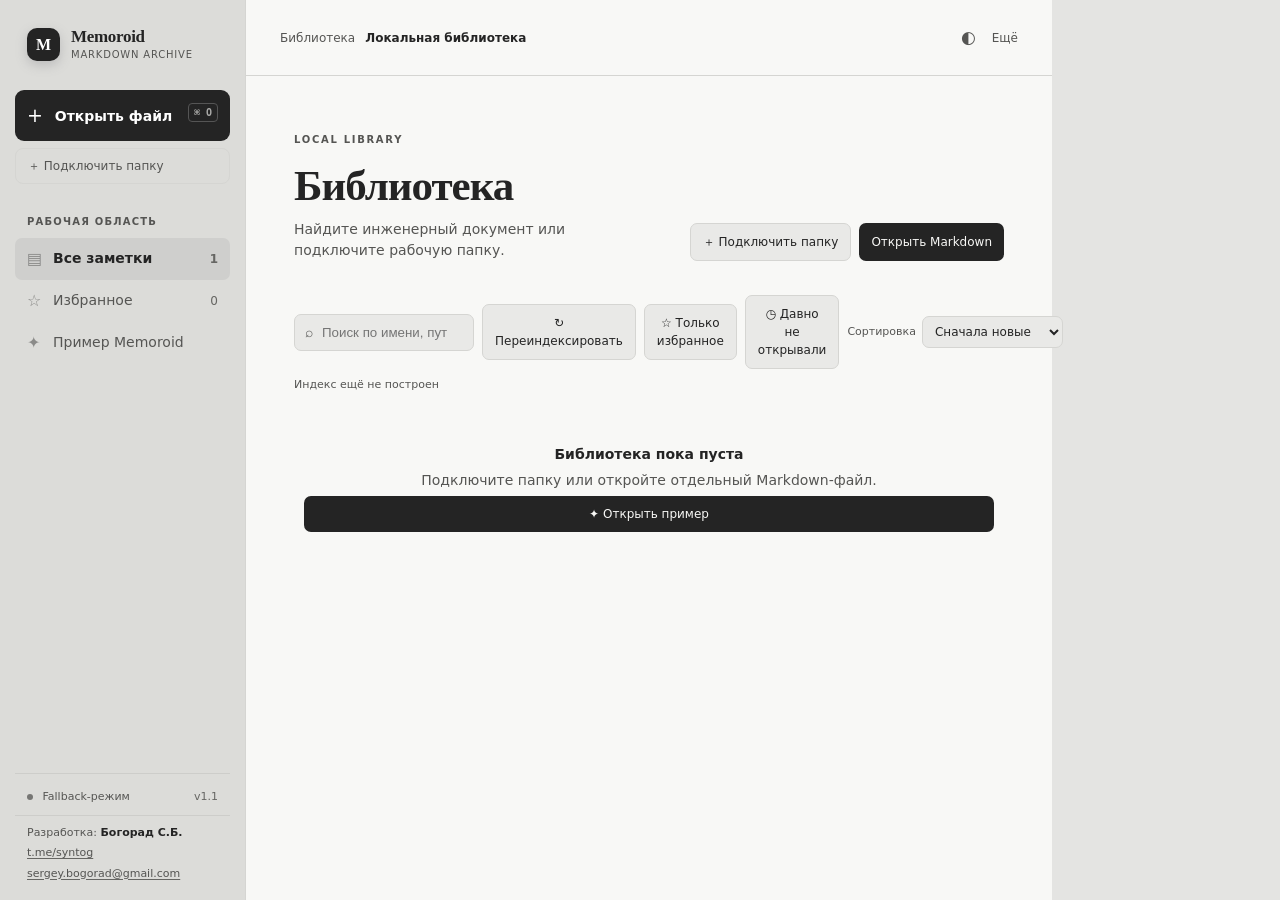
==== index.html @ c0869f64 "Add Memoroid: local-first Markdown library and viewer Memoroid is an offline Markdown library and vi" ====
<!doctype html>
<html lang="ru">
<head>
  <meta charset="UTF-8" />
  <meta name="viewport" content="width=device-width, initial-scale=1.0" />
  <meta name="theme-color" content="#202124" />
  <title>Memoroid — Markdown viewer</title>
  <link rel="stylesheet" href="styles.css" />
</head>
<body>
  <div class="app-shell library-state" id="appShell">
    <aside class="sidebar" id="sidebar">
      <div class="brand">
        <div class="brand-mark">M</div>
        <div>
          <strong>Memoroid</strong>
          <span>markdown archive</span>
        </div>
      </div>
      <button class="sidebar-close" id="sidebarCloseButton" type="button">Закрыть меню</button>

      <button class="new-file" id="openButton" type="button">
        <span class="plus">+</span> Открыть файл
        <kbd>⌘ O</kbd>
      </button>
      <input id="fileInput" type="file" accept=".md,.markdown,text/markdown" hidden />
      <button class="folder-file" id="folderButton" type="button">＋ Подключить папку</button>
      <input id="importInput" type="file" accept="application/json,.json" hidden />

      <div class="sidebar-section">
        <div class="section-label">Рабочая область</div>
        <button class="nav-item active" id="allNotesButton" type="button">
          <span class="nav-icon">▤</span> Все заметки
          <span class="count" id="noteCount">1</span>
        </button>
        <button class="nav-item" id="favoritesButton" type="button">
          <span class="nav-icon">☆</span> Избранное
          <span class="count" id="favoriteCount">0</span>
        </button>
        <button class="nav-item" id="demoButton" type="button">
          <span class="nav-icon">✦</span> Пример Memoroid
        </button>
      </div>

      <div class="sidebar-section recent-section">
        <div class="section-label">Недавние</div>
        <div id="recentFiles" class="recent-files">
          <button class="recent-file selected" id="welcomeFileButton" type="button" data-demo="true">
            <span class="file-dot"></span>
            <span class="recent-name">welcome.md</span>
            <span class="recent-meta">MD</span>
          </button>
        </div>
        <div class="empty-state" id="emptyRecent">Открытые файлы появятся здесь</div>
      </div>

      <div class="sidebar-footer">
        <div class="status"><span class="status-dot"></span> <span id="runtimeStatus">Fallback-режим</span></div>
        <span class="version" id="appVersion">v1.0</span>
      </div>
      <div class="sidebar-author">
        Разработка: <strong>Богорад С.Б.</strong>
        <div class="sidebar-author-links">
          <a href="https://t.me/syntog" target="_blank" rel="noopener noreferrer">t.me/syntog</a>
          <a href="mailto:sergey.bogorad@gmail.com">sergey.bogorad@gmail.com</a>
        </div>
      </div>
    </aside>
    <button class="drawer-backdrop" id="drawerBackdrop" type="button" aria-label="Закрыть библиотеку"></button>

    <main class="main">
      <h1 class="sr-only">Memoroid</h1>
      <header class="topbar">
        <div class="breadcrumbs">
          <button class="topbar-nav" id="libraryButton" type="button">Библиотека</button>
          <i id="crumbSeparator">/</i>
          <strong id="fileName">Локальная библиотека</strong>
          <span class="draft-indicator" id="draftIndicator" hidden>Есть черновик</span>
        </div>
        <div class="top-actions">
          <button class="icon-button" id="themeButton" type="button" aria-label="Переключить тему" title="Переключить тему">◐</button>
          <button class="topbar-text" id="structureButton" type="button" aria-expanded="false" hidden>Структура</button>
          <button class="topbar-text" id="moreButton" type="button" aria-expanded="false">Ещё</button>
        </div>
      </header>

      <section class="library-view" id="libraryView">
        <div class="library-heading">
          <div>
            <div class="eyebrow">LOCAL LIBRARY</div>
            <h1>Библиотека</h1>
            <p>Найдите инженерный документ или подключите рабочую папку.</p>
          </div>
          <div class="library-primary-actions">
            <button class="secondary-button" id="libraryFolderButton" type="button">＋ Подключить папку</button>
            <button class="primary-button" id="libraryOpenButton" type="button">Открыть Markdown</button>
          </div>
        </div>
        <div class="library-controls">
          <label class="library-search" aria-label="Поиск по библиотеке">
            <span aria-hidden="true">⌕</span>
            <input id="librarySearchInput" type="search" placeholder="Поиск по имени, пути и содержимому" autocomplete="off" />
          </label>
          <button class="secondary-button" id="reindexButton" type="button">↻ Переиндексировать</button>
          <button class="filter-button" id="libraryFavoritesButton" type="button" aria-pressed="false">☆ Только избранное</button>
          <button class="filter-button" id="staleButton" type="button" aria-pressed="false">◷ Давно не открывали</button>
          <label class="library-sort">
            <span>Сортировка</span>
            <select id="librarySortSelect" aria-label="Сортировка библиотеки">
              <option value="new">Сначала новые</option>
              <option value="old">Сначала старые</option>
              <option value="name">По имени</option>
            </select>
          </label>
          <span class="library-result-count" id="libraryResultCount"></span>
        </div>
        <div class="index-status" id="indexStatus" role="status">Индекс ещё не построен</div>
        <section class="resurfacing-panel" id="resurfacingPanel" hidden aria-labelledby="resurfacingTitle">
          <div class="resurfacing-heading">
            <div><strong id="resurfacingTitle">Вернуться к заметкам</strong><span>Давно не открывали</span></div>
            <span class="resurfacing-badge">локально</span>
          </div>
          <div class="resurfacing-list" id="resurfacingList"></div>
        </section>
        <div class="library-list" id="libraryList"></div>
        <div class="library-empty" id="libraryEmpty">
          <strong>Библиотека пока пуста</strong>
          <span>Подключите папку или откройте отдельный Markdown-файл.</span>
          <button class="primary-button" id="libraryDemoButton" type="button">✦ Открыть пример</button>
        </div>
      </section>

      <section class="content-area" id="documentWorkspace" hidden>
        <div class="document-toolbar">
          <div class="doc-info">
            <span class="live-dot"></span>
            <span id="docStatus">Синхронизировано локально</span>
          </div>
          <div class="toolbar-actions">
            <button class="text-button" id="favoriteButton" type="button" aria-pressed="false">☆ В избранное</button>
            <button class="text-button" id="editButton" type="button" aria-pressed="false">✎ Редактировать</button>
            <button class="primary-button save-button" id="saveButton" type="button" hidden>Сохранить</button>
          </div>
        </div>

        <div class="drop-zone" id="dropZone">
          <article class="document" id="document">
            <div class="editor-layout" id="editorLayout" hidden>
              <div class="editor-pane">
                <label class="editor-label" for="editorInput">Markdown</label>
                <textarea id="editorInput" spellcheck="false" aria-label="Редактор Markdown"></textarea>
                <details class="markdown-help">
                  <summary>Markdown · как оформить текст?</summary>
                  <div class="markdown-help-grid">
                    <code># Заголовок</code><span>Большой заголовок</span>
                    <code>**жирный**</code><span><strong>Жирный текст</strong></span>
                    <code>*курсив*</code><span><em>Курсивный текст</em></span>
                    <code>- пункт</code><span>Маркированный список</span>
                    <code>1. пункт</code><span>Нумерованный список</span>
                    <code>&gt; цитата</code><span>Цитата</span>
                    <code>[текст](https://...)</code><span>Ссылка</span>
                    <code>`код`</code><span>Фрагмент кода</span>
                  </div>
                  <p class="markdown-help-note">Начните строку с символа и пробела. Справа результат виден сразу.</p>
                </details>
              </div>
              <div class="preview-pane">
                <div class="editor-label">Предпросмотр</div>
                <div id="editorPreview" class="markdown-body" aria-live="polite"></div>
              </div>
            </div>
            <div id="markdownOutput" class="markdown-body" aria-live="polite"></div>
            <footer class="document-footer">
              <span>Открыто в Memoroid</span>
              <span id="docDate"></span>
              <span id="wordCount">0 слов · 0 мин чтения</span>
            </footer>
          </article>
          <div class="drop-hint" id="dropHint">Отпустите файл, чтобы открыть</div>
        </div>
      </section>

      <div class="more-menu" id="moreMenu" hidden>
        <div class="menu-group" id="documentMenuGroup">
          <label class="menu-field" aria-label="Поиск по документу">
            <span>Поиск</span>
            <input id="searchInput" type="search" placeholder="В текущем документе" autocomplete="off" />
          </label>
          <label class="menu-field" aria-label="Теги документа">
            <span>Теги</span>
            <input id="tagsInput" type="text" placeholder="через запятую" />
          </label>
          <button class="menu-item" id="copyButton" type="button">⧉ Копировать Markdown</button>
          <button class="menu-item" id="copyRenderedButton" type="button">⧉ Копировать без Markdown</button>
          <button class="menu-item" id="exportDocumentButton" type="button">↗ Экспорт HTML</button>
          <button class="menu-item" id="rawButton" type="button">{" } Показать исходник</button>
          <button class="menu-item" id="downloadButton" type="button" hidden>↓ Скачать обновлённый файл</button>
          <button class="menu-item" id="focusButton" type="button">⛶ Режим фокуса</button>
        </div>
        <div class="menu-group" id="libraryMenuGroup" hidden>
          <button class="menu-item" id="exportButton" type="button">↑ Экспорт каталога</button>
          <button class="menu-item" id="importButton" type="button">↓ Импорт каталога</button>
        </div>
      </div>
    </main>

    <aside class="outline" id="outline">
      <div class="outline-title">В этом документе</div>
      <nav id="outlineNav" class="outline-nav"></nav>
      <section class="document-map" aria-labelledby="mapTitle">
        <div class="map-heading">
          <span id="mapTitle">Карта документа</span>
          <span class="map-badge">локально</span>
        </div>
        <div id="documentStats" class="document-stats"></div>
        <div id="documentMap" class="document-map-bars" aria-label="Объём разделов документа"></div>
      </section>
      <div class="shortcut-card">
        <span class="shortcut-icon">⌘</span>
        <div><strong>Быстрый поиск</strong><small>Нажмите <kbd>/</kbd> в любом месте</small></div>
      </div>
    </aside>
  </div>
  <dialog class="conflict-dialog" id="conflictDialog">
    <form method="dialog">
      <h2>Файл изменён вне Memoroid</h2>
      <p>Исходник на диске уже отличается от открытой версии. Чтобы не потерять изменения, запись отменена.</p>
      <div class="dialog-actions">
        <button class="secondary-button" value="cancel">Оставить черновик</button>
        <button class="secondary-button" id="conflictDownloadButton" value="download">Скачать черновик</button>
        <button class="primary-button" id="conflictReloadButton" value="reload">Загрузить версию с диска</button>
      </div>
    </form>
  </dialog>
  <div class="toast" id="toast" role="status"></div>
  <script src="wasm/memoroid-index.js"></script>
  <script src="app.js"></script>
</body>
</html>
---- styles.css ----
:root {
  --bg: #e4e4e2;
  --panel: #eeeeec;
  --surface: #f8f8f6;
  --surface-2: #e9e9e7;
  --line: #d5d5d2;
  --text: #242424;
  --muted: #555553;
  --muted-2: #666663;
  --accent: #555553;
  --shadow: 0 22px 60px rgba(30, 30, 28, .09);
}

* { box-sizing: border-box; }
[hidden] { display: none !important; }
.sr-only { clip:rect(0 0 0 0); clip-path:inset(50%); height:1px; overflow:hidden; position:absolute; white-space:nowrap; width:1px; }
html, body { margin: 0; min-height: 100%; }
body { background: var(--bg); color: var(--text); font: 14px/1.5 Inter, ui-sans-serif, system-ui, -apple-system, BlinkMacSystemFont, "Segoe UI", sans-serif; }
button { border: 0; color: inherit; font: inherit; cursor: pointer; }
button:focus-visible, a:focus-visible, input:focus-visible, textarea:focus-visible { outline: 2px solid var(--text); outline-offset: 3px; }
.app-shell { display: grid; grid-template-columns: 246px minmax(500px, 1fr) 228px; min-height: 100vh; }
.document-state .sidebar { display:none; }.document-state { grid-template-columns:minmax(0,1fr) 228px; }.document-state.editing-state { grid-template-columns:minmax(0,1fr); }.editing-state .outline { display:none; }
.library-state .outline,.document-state .outline { display:none; }.document-state.structure-open { grid-template-columns:minmax(0,1fr) 228px; }.document-state.structure-open .outline { display:block; }
.library-state .recent-section { display:none; }
.drawer-backdrop { display:none; }.conflict-dialog { background:var(--surface); border:1px solid var(--line); border-radius:12px; box-shadow:var(--shadow); color:var(--text); max-width:480px; padding:24px; }.conflict-dialog::backdrop { background:rgba(20,20,18,.35); }.conflict-dialog h2 { font:700 24px/1.2 Georgia,serif; margin:0 0 10px; }.conflict-dialog p { color:var(--muted); font-size:13px; line-height:1.6; margin:0 0 20px; }.dialog-actions { display:flex; flex-wrap:wrap; gap:7px; justify-content:flex-end; }
.editing-state .content-area { max-width:1180px; padding-left:24px; padding-right:24px; }.editing-state .document { padding:24px 28px; box-shadow:0 12px 35px rgba(30,30,28,.05); }
.topbar-nav,.topbar-text { background:transparent; color:var(--muted); cursor:pointer; font-size:12px; padding:4px 0; }.topbar-nav:hover,.topbar-text:hover { color:var(--text); }.draft-indicator { background:var(--surface-2); border-radius:5px; color:var(--muted); font-size:10px; padding:3px 7px; }.more-menu { background:var(--surface); border:1px solid var(--line); border-radius:9px; box-shadow:var(--shadow); min-width:210px; padding:7px; position:fixed; right:24px; top:62px; z-index:10; }.menu-group + .menu-group { border-top:1px solid var(--line); margin-top:6px; padding-top:6px; }.menu-field { display:block; padding:6px 8px; }.menu-field span { color:var(--muted); display:block; font-size:10px; margin-bottom:3px; }.menu-field input { background:var(--surface-2); border:1px solid var(--line); border-radius:5px; color:var(--text); font:12px inherit; padding:5px 7px; width:100%; }.menu-item { background:transparent; border-radius:5px; color:var(--text); display:block; padding:8px; text-align:left; width:100%; }.menu-item:hover { background:var(--surface-2); }.library-view { margin:0 auto; max-width:980px; padding:56px 48px 80px; }.library-heading { align-items:flex-end; display:flex; gap:30px; justify-content:space-between; }.library-heading h1 { font:700 43px/1.1 Georgia,serif; letter-spacing:-1px; margin:5px 0 10px; }.library-heading p { color:var(--muted); margin:0; }.library-primary-actions { display:flex; flex-shrink:0; gap:8px; }.primary-button,.secondary-button,.filter-button { border-radius:7px; cursor:pointer; font-size:12px; padding:9px 12px; }.primary-button { background:var(--text); color:var(--surface); }.secondary-button,.filter-button { background:var(--surface-2); border:1px solid var(--line); color:var(--text); }.library-controls { align-items:center; display:flex; gap:8px; margin:34px 0 8px; }.library-controls .library-search { min-width:180px; }.index-status { color:var(--muted); font-size:11px; min-height:17px; }.library-search { align-items:center; background:var(--surface-2); border:1px solid var(--line); border-radius:7px; color:var(--muted); display:flex; flex:1; gap:7px; padding:7px 10px; }.library-search input { background:transparent; border:0; color:var(--text); font:13px inherit; outline:0; width:100%; }.library-search:focus-within { outline:2px solid var(--text); outline-offset:2px; }.search-box:focus-within,.tags-box:focus-within { outline:2px solid var(--text); outline-offset:2px; }.library-result-count { color:var(--muted); font-size:11px; margin-left:auto; }.library-sort { align-items:center; color:var(--muted); display:flex; font-size:11px; gap:6px; }.library-sort select { background:var(--surface-2); border:1px solid var(--line); border-radius:7px; color:var(--text); font-size:12px; font-family:inherit; padding:7px 8px; }.filter-button[aria-pressed="true"] { background:var(--text); border-color:var(--text); color:var(--surface); }.markdown-body .task-item { list-style:none; }.markdown-body .task-item label { align-items:flex-start; display:flex; gap:8px; }.markdown-body .task-item input[type=checkbox] { accent-color:var(--text); flex:0 0 auto; height:14px; margin:3px 0 0; width:14px; }.markdown-body del { color:var(--muted); }.library-group { margin-top:26px; }.library-group h2 { border-bottom:1px solid var(--line); margin:0; padding:0 3px 8px; }.library-group-toggle { align-items:center; background:transparent; color:var(--muted); display:flex; font-size:11px; gap:7px; letter-spacing:.08em; padding:0; text-align:left; text-transform:uppercase; width:100%; }.library-group-toggle:hover { color:var(--text); }.library-group-toggle small { font-size:10px; margin-left:auto; }.library-group-chevron { color:var(--muted); font-size:14px; line-height:1; width:12px; }.library-group-list { display:grid; gap:5px; grid-template-columns:repeat(2,minmax(0,1fr)); margin-top:8px; }.library-document { align-items:center; background:var(--surface); border:1px solid var(--line); border-radius:8px; display:flex; gap:10px; padding:12px; text-align:left; }.library-document:hover { background:var(--surface-2); }.library-file-icon { color:var(--muted); font-size:9px; font-weight:700; }.library-document-copy { min-width:0; }.library-document-copy strong,.library-document-copy small { display:block; overflow:hidden; text-overflow:ellipsis; white-space:nowrap; }.library-document-copy strong { color:var(--text); font-size:13px; }.library-document-copy small { color:var(--muted); font-size:10px; margin-top:2px; } .library-snippet { color:var(--muted); display:block; font-size:10px; font-style:normal; margin-top:4px; overflow:hidden; text-overflow:ellipsis; white-space:nowrap; }.library-arrow { color:var(--muted); font-size:18px; margin-left:auto; }.library-empty { color:var(--muted); display:grid; gap:5px; padding:50px 10px; text-align:center; }.library-empty strong { color:var(--text); }.sidebar-close { display:none; }.resurfacing-panel { background:var(--surface-2); border:1px solid var(--line); border-radius:9px; margin:18px 0 4px; padding:13px; }.resurfacing-heading { align-items:center; display:flex; justify-content:space-between; }.resurfacing-heading strong,.resurfacing-heading span { display:block; }.resurfacing-heading strong { color:var(--text); font-size:12px; }.resurfacing-heading div span { color:var(--muted); font-size:10px; margin-top:2px; }.resurfacing-badge { background:var(--surface); border-radius:4px; color:var(--muted); font-size:9px; padding:3px 6px; }.resurfacing-list { display:grid; gap:5px; grid-template-columns:repeat(2,minmax(0,1fr)); margin-top:10px; }.resurfacing-item { background:var(--surface); border:1px solid var(--line); border-radius:6px; padding:8px 9px; text-align:left; }.resurfacing-item:hover { background:var(--bg); }.resurfacing-item strong,.resurfacing-item small { display:block; overflow:hidden; text-overflow:ellipsis; white-space:nowrap; }.resurfacing-item strong { color:var(--text); font-size:11px; }.resurfacing-item small { color:var(--muted); font-size:10px; margin-top:2px; }
.sidebar { background: #dcdcd9; border-right: 1px solid var(--line); padding: 27px 15px 18px; display: flex; flex-direction: column; position:relative; z-index:2; }
.brand { display: flex; align-items: center; gap: 11px; padding: 0 12px 28px; }
.brand-mark { width: 33px; height: 33px; background: var(--text); color: #fff; display: grid; place-items: center; border-radius: 10px; font: 700 16px Georgia, serif; box-shadow: 0 4px 12px #bbb; }
.brand strong { display: block; font: 700 17px Georgia, serif; letter-spacing: -.3px; }
.brand span { color: var(--muted); display: block; font-size: 10px; letter-spacing: .08em; text-transform: uppercase; }
.new-file { width: 100%; padding: 11px 12px; text-align: left; background: var(--text); color: white; border-radius: 9px; font-weight: 600; }
.folder-file { width:100%; margin-top:7px; padding:8px 12px; text-align:left; background:transparent; border:1px solid var(--line); border-radius:8px; color:var(--muted); font-size:12px; }.folder-file:hover { color:var(--text); border-color:var(--muted); }
.plus { font-size: 19px; vertical-align: -1px; margin-right: 7px; font-weight: 300; }
kbd { color: var(--muted); background: rgba(0,0,0,.05); border: 1px solid var(--line); border-radius: 4px; padding: 1px 5px; font-size: 10px; }
.new-file kbd { float: right; color: #a9a9a7; border-color: #555; background: transparent; margin-top: 2px; }
.sidebar-section { margin-top: 30px; }
.section-label, .outline-title { color: var(--muted); font-size: 10px; font-weight: 700; letter-spacing: .12em; text-transform: uppercase; padding: 0 12px 9px; }
.nav-item, .recent-file { display: flex; align-items: center; width: 100%; gap: 10px; background: transparent; color: #555553; padding: 9px 12px; border-radius: 7px; text-align: left; }
.nav-item.active { background: #cfcfcd; color: var(--text); font-weight: 600; }
.nav-icon { width: 16px; color: #8b8b89; font-size: 16px; }
.count { margin-left: auto; color: var(--muted-2); font-size: 12px; }
.recent-section { margin-top: 32px; }
.recent-file { font-size: 13px; margin-bottom: 2px; }
.recent-file.selected { background: rgba(255,255,255,.35); color: var(--text); }
.file-dot { width: 6px; height: 6px; border-radius: 50%; background: #777; }
.recent-name { overflow: hidden; text-overflow: ellipsis; white-space: nowrap; }
.recent-meta { margin-left: auto; font-size: 9px; color: var(--muted-2); }
.empty-state { color: var(--muted); font-size: 11px; padding: 8px 12px; display: none; }
.sidebar-footer { margin-top: auto; border-top: 1px solid #cdcdca; padding: 15px 12px 0; display: flex; justify-content: space-between; color: var(--muted); font-size: 11px; }
.status-dot, .live-dot { display: inline-block; width: 6px; height: 6px; border-radius: 50%; background: #767674; margin-right: 6px; }
.app-version { display:none; }.version { color: var(--muted-2); }
.sidebar-author { border-top:1px solid #cdcdca; color:var(--muted); display:block; font-size:11px; margin-top:9px; padding:9px 12px 0; }
.sidebar-author strong { color:var(--text); font-weight:600; }
.sidebar-author-links { display:flex; flex-wrap:wrap; gap:4px 12px; margin-top:4px; }
.sidebar-author a { color:var(--muted); text-decoration-color:var(--muted-2); text-underline-offset:2px; }
.sidebar-author a:hover { color:var(--text); }
.main { min-width: 0; background: var(--surface); }
.topbar { height: 76px; border-bottom: 1px solid var(--line); display: flex; justify-content: space-between; align-items: center; padding: 0 34px; }
.breadcrumbs { display: flex; gap: 10px; align-items: center; color: var(--muted); font-size: 12px; }
.breadcrumbs i { color: #b0b0ad; font-style: normal; }.breadcrumbs strong { color: var(--text); font-weight: 600; }
.top-actions { display: flex; align-items: center; gap: 7px; }.icon-button { color: var(--muted); background: transparent; padding: 7px 9px; font-size: 17px; }.icon-button:hover { color: var(--text); }
.avatar { width: 28px; height: 28px; border-radius: 50%; background: #c7c7c4; font-size: 11px; font-weight: 700; margin-left: 8px; }
.content-area { max-width: 850px; margin: 0 auto; padding: 23px 40px 70px; }
.document-toolbar { display: flex; justify-content: space-between; align-items: center; margin-bottom: 18px; }.doc-info { color: var(--muted); font-size: 11px; }.toolbar-actions { align-items:center; display: flex; flex-wrap:wrap; gap: 5px; }.text-button { color: var(--muted); background: transparent; font-size: 11px; padding: 5px 8px; }.text-button:hover { color: var(--text); }
.search-box { display:flex; align-items:center; gap:5px; border:1px solid var(--line); border-radius:6px; background:var(--surface-2); padding:2px 7px; color:var(--muted); }.search-box input { width:100px; border:0; outline:0; background:transparent; color:var(--text); font:inherit; font-size:11px; }.search-box input::placeholder { color:var(--muted-2); }
.tags-box { display:flex; align-items:center; gap:5px; border:1px solid var(--line); border-radius:6px; background:var(--surface-2); padding:2px 7px; color:var(--muted); }.tags-box input { width:125px; border:0; outline:0; background:transparent; color:var(--text); font:inherit; font-size:11px; }.tags-box input::placeholder { color:var(--muted-2); }
.drop-zone { position: relative; min-height: 700px; }.document { background: var(--surface); padding: 30px 37px; border: 1px solid var(--line); border-radius: 12px; box-shadow: var(--shadow); }
.eyebrow { color: var(--muted); font-size: 10px; letter-spacing: .17em; font-weight: 700; margin-bottom: 15px; }.markdown-body { max-width: 70ch; }
.markdown-body h1 { font: 700 clamp(31px, 4vw, 43px)/1.1 Georgia, serif; letter-spacing: -1.3px; margin: 0 0 17px; }.markdown-body h2 { font: 700 24px/1.2 Georgia, serif; margin: 35px 0 10px; }.markdown-body h3 { font-size: 16px; margin: 25px 0 7px; }
.markdown-body p { color: #60605e; font-size: 15px; line-height: 1.8; margin: 0 0 17px; }.markdown-body strong { color: var(--text); }.markdown-body a { color: var(--text); text-decoration-color: #aaa; }.markdown-body ul, .markdown-body ol { color: #60605e; padding-left: 23px; line-height: 1.85; }.markdown-body blockquote { border-left: 2px solid #888; color: var(--muted); margin: 22px 0; padding: 2px 18px; font-style: italic; }
.markdown-body pre { background: #292927; color: #e8e8e4; border-radius: 8px; padding: 15px 17px; overflow: auto; font: 12px/1.7 ui-monospace, monospace; }.markdown-body code { background: var(--surface-2); border-radius: 4px; padding: 2px 5px; font: 12px ui-monospace, monospace; }.markdown-body pre code { background: transparent; padding: 0; }.markdown-body hr { border: 0; border-top: 1px solid var(--line); margin: 28px 0; }
.markdown-body { overflow-wrap:anywhere; }.markdown-body .table-wrap { max-width:100%; overflow-x:auto; }.library-document { min-width:0; }.markdown-body img { display:block; max-width:100%; height:auto; border-radius:8px; margin:12px 0; }.markdown-body img.image-missing { background:var(--surface-2); border:1px dashed var(--muted); color:var(--muted); font-size:12px; line-height:1.4; min-height:54px; object-fit:contain; padding:8px; }.markdown-body table { border-collapse:collapse; width:100%; margin:18px 0; font-size:13px; }.markdown-body th,.markdown-body td { border:1px solid var(--line); padding:8px 10px; text-align:left; }.markdown-body th { background:var(--surface-2); }.markdown-body .search-hit { outline:2px solid #b8a34a; outline-offset:2px; background:rgba(224,198,75,.12); }
.document-map { border-top:1px solid var(--line); margin-top:28px; padding-top:18px; }.map-heading { align-items:center; color:var(--text); display:flex; font-size:11px; font-weight:700; justify-content:space-between; margin-bottom:12px; }.map-badge { background:var(--surface-2); border-radius:4px; color:var(--muted); font-size:9px; font-weight:500; padding:2px 5px; }.document-stats { display:grid; grid-template-columns:repeat(3, 1fr); gap:6px; margin-bottom:14px; }.stat-item { background:var(--surface-2); border-radius:6px; padding:7px 5px; text-align:center; }.stat-item strong,.stat-item span { display:block; }.stat-item strong { color:var(--text); font-size:14px; }.stat-item span { color:var(--muted); font-size:9px; margin-top:1px; }.document-map-bars { display:flex; flex-direction:column; gap:7px; }.map-row { align-items:center; color:var(--muted); display:grid; font-size:10px; gap:5px; grid-template-columns:minmax(52px, 1fr) 55px 22px; text-decoration:none; }.map-row:hover { color:var(--text); }.map-label { overflow:hidden; text-overflow:ellipsis; white-space:nowrap; }.map-track { background:var(--surface-2); border-radius:3px; height:5px; overflow:hidden; }.map-fill { background:var(--accent); border-radius:3px; display:block; height:100%; }.map-value { color:var(--muted-2); font-size:9px; text-align:right; }.map-row.level-2 .map-label { padding-left:5px; }.map-row.level-3 .map-label,.map-row.level-4 .map-label { padding-left:10px; }.map-empty { color:var(--muted); font-size:10px; }
.editor-layout { display:grid; gap:0 24px; grid-template-columns:minmax(0,1fr) minmax(0,1fr); margin-bottom:20px; }.editor-pane,.preview-pane { min-width:0; }.editor-label { color:var(--muted); display:block; font-size:10px; font-weight:700; letter-spacing:.08em; margin-bottom:6px; text-transform:uppercase; }.editor-layout textarea { background:var(--surface-2); border:1px solid var(--line); border-radius:8px; color:var(--text); font:13px/1.65 ui-monospace,SFMono-Regular,Consolas,monospace; min-height:360px; padding:13px; resize:vertical; width:100%; }.markdown-help { background:var(--surface-2); border:1px solid var(--line); border-radius:8px; color:var(--muted); font-size:11px; margin-top:9px; padding:8px 10px; }.markdown-help summary { color:var(--text); cursor:pointer; font-size:11px; font-weight:600; }.markdown-help-grid { align-items:center; display:grid; gap:5px 9px; grid-template-columns:auto 1fr; margin-top:9px; }.markdown-help-grid code { background:var(--surface); border:1px solid var(--line); border-radius:4px; color:var(--text); font:11px ui-monospace,SFMono-Regular,Consolas,monospace; padding:3px 5px; }.markdown-help-note { font-size:10px; line-height:1.4; margin:9px 0 0; }.preview-pane { border-left:1px solid var(--line); padding-left:24px; }.editing-state .editor-layout + .markdown-body { display:none; }
.library-button { white-space:nowrap; }
.document-footer { border-top: 1px solid var(--line); color: var(--muted); display: flex; justify-content: space-between; margin-top: 42px; padding-top: 16px; font-size: 11px; }.outline { background: #e9e9e7; border-left: 1px solid var(--line); padding: 29px 17px; }.outline-title { padding-left: 4px; }.outline-nav a { border-left: 1px solid #d0d0cd; color: var(--muted); display: block; font-size: 12px; padding: 6px 10px; text-decoration: none; }.outline-nav a:hover, .outline-nav a.current { border-color: #555; color: var(--text); }.outline-nav a.sub { padding-left: 22px; font-size: 11px; }.shortcut-card { align-items: center; background: #dededb; border: 1px solid #d1d1ce; border-radius: 8px; display: flex; gap: 9px; margin-top: 38px; padding: 11px 10px; }.shortcut-icon { color: var(--muted); font-size: 19px; }.shortcut-card strong, .shortcut-card small { display: block; font-size: 10px; }.shortcut-card small { color: var(--muted); margin-top: 2px; }
.drop-zone.dragging .document { outline: 2px dashed #888; outline-offset: 7px; opacity: .7; }.drop-hint { display: none; position: absolute; inset: 45% 0 auto; text-align: center; color: var(--text); font-weight: 600; pointer-events: none; }.dragging .drop-hint { display: block; }.toast { background: var(--text); border-radius: 7px; bottom: 22px; color: white; left: 50%; opacity: 0; padding: 10px 15px; pointer-events: none; position: fixed; transform: translate(-50%, 10px); transition: .2s; font-size: 12px; }.toast.show { opacity: 1; transform: translate(-50%, 0); }
body.dark { --bg:#181817; --panel:#222220; --surface:#20201f; --surface-2:#30302e; --line:#383836; --text:#ecece7; --muted:#b7b7b1; --muted-2:#a2a29c; --shadow:0 22px 60px rgba(0,0,0,.2); } body.dark .sidebar { background:#1d1d1c; border-color:var(--line); } body.dark .outline { background:#242422; border-color:var(--line); } body.dark .nav-item.active, body.dark .shortcut-card { background:#30302e; } body.dark .main { background:var(--surface); } body.dark .markdown-body p, body.dark .markdown-body ul, body.dark .markdown-body ol { color:#b4b4ae; }
body.dark .nav-item, body.dark .recent-file { color:var(--muted); } body.dark .toast { color:#1d1d1c; } body.dark .brand-mark { color:#1d1d1c; } body.dark .new-file { background:var(--text); color:#1d1d1c; } body.dark .new-file kbd { background:transparent; border-color:#777; color:#555; } body.dark .nav-icon { color:var(--muted-2); }
body.focus .sidebar, body.focus .outline { display:none; } body.focus .app-shell { display:block; } body.focus .content-area { max-width:900px; }
@media (max-width: 980px) { .app-shell { grid-template-columns: 210px minmax(0, 1fr); }.outline { display:none; } }
@media (max-width: 900px) { .editing-state .content-area { padding-left:16px; padding-right:16px; }.editing-state .document-toolbar { align-items:flex-start; gap:8px; }.editing-state .toolbar-actions { width:100%; } } @media (max-width: 650px) { .app-shell { display:block; }.sidebar { display:none; }.document-state .sidebar { background:var(--surface); box-shadow:12px 0 35px rgba(0,0,0,.18); display:flex; height:100vh; left:0; max-width:290px; position:fixed; top:0; transform:translateX(-105%); transition:transform .2s; width:86%; z-index:20; }.document-state.drawer-open .sidebar { transform:translateX(0); }.document-state.drawer-open .drawer-backdrop { background:rgba(20,20,18,.3); border:0; display:block; inset:0; position:fixed; z-index:19; }.sidebar-close { align-self:flex-end; background:transparent; color:var(--muted); display:block; font-size:11px; margin:-18px 0 8px; padding:5px; }.topbar { height:60px; padding:0 18px; }.topbar button,.more-menu .menu-item { min-height:44px; }.topbar .icon-button { min-width:44px; }.topbar .topbar-text { min-width:44px; padding:0 10px; }.top-actions .icon-button { min-width:44px; min-height:44px; }.content-area { padding:18px 14px 45px; }.library-view { padding:30px 18px 60px; }.library-heading { align-items:stretch; display:block; }.library-heading h1 { font-size:35px; }.library-primary-actions { margin-top:22px; }.library-primary-actions button { flex:1; }.library-controls { align-items:stretch; flex-wrap:wrap; margin-top:28px; }.library-search { flex-basis:100%; }.library-result-count { margin-left:0; }.library-sort { justify-content:space-between; width:100%; }.library-controls button,.library-sort select { min-height:44px; }.library-group-list { grid-template-columns:1fr; }.document { padding:24px 20px; }.document-footer { display:block; }.document-footer span { display:block; margin-top:4px; }.document-toolbar { align-items:flex-start; flex-direction:column; gap:10px; }.toolbar-actions { flex-wrap:wrap; width:100%; }.editor-layout { display:block; }.editor-layout textarea { min-height:260px; margin-bottom:10px; }.preview-pane { border-left:0; padding-left:0; }.editor-layout + .markdown-body { border-left:0; margin-left:0; padding-left:0; }.more-menu { right:12px; top:53px; }.conflict-dialog { margin:16px; padding:20px; } }
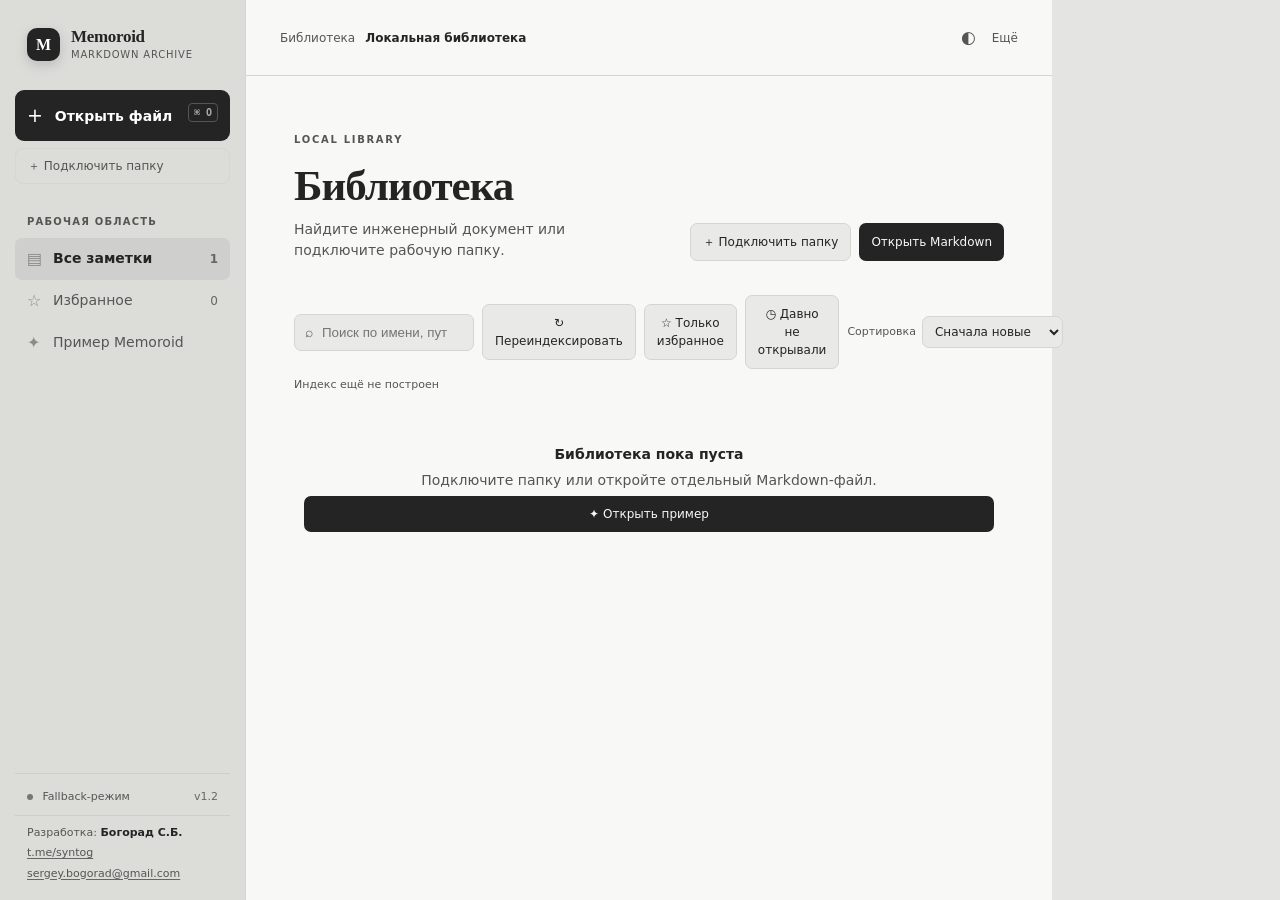
==== commit 4a1f2a89: "Bump the displayed version to 1.2 The sidebar showed v1.0 and APP_VERSION was still 1.1 while the re" ====
--- a/index.html
+++ b/index.html
@@ -56,7 +56,7 @@
 
       <div class="sidebar-footer">
         <div class="status"><span class="status-dot"></span> <span id="runtimeStatus">Fallback-режим</span></div>
-        <span class="version" id="appVersion">v1.0</span>
+        <span class="version" id="appVersion">v1.2</span>
       </div>
       <div class="sidebar-author">
         Разработка: <strong>Богорад С.Б.</strong>
@@ -115,6 +115,12 @@
           <span class="library-result-count" id="libraryResultCount"></span>
         </div>
         <div class="index-status" id="indexStatus" role="status">Индекс ещё не построен</div>
+        <section class="folder-panel" id="folderPanel" hidden aria-labelledby="folderPanelTitle">
+          <div class="folder-panel-heading">
+            <div><strong id="folderPanelTitle">Подключённые папки</strong><span>Только из каталога; файлы на диске не затрагиваются</span></div>
+          </div>
+          <div class="folder-list" id="folderList"></div>
+        </section>
         <section class="resurfacing-panel" id="resurfacingPanel" hidden aria-labelledby="resurfacingTitle">
           <div class="resurfacing-heading">
             <div><strong id="resurfacingTitle">Вернуться к заметкам</strong><span>Давно не открывали</span></div>
@@ -175,6 +181,7 @@
               <span id="docDate"></span>
               <span id="wordCount">0 слов · 0 мин чтения</span>
             </footer>
+            <footer class="print-footer" id="printFooter"></footer>
           </article>
           <div class="drop-hint" id="dropHint">Отпустите файл, чтобы открыть</div>
         </div>
@@ -189,6 +196,10 @@
           <label class="menu-field" aria-label="Теги документа">
             <span>Теги</span>
             <input id="tagsInput" type="text" placeholder="через запятую" />
+          </label>
+          <label class="menu-field" aria-label="Исключаемые папки">
+            <span>Исключить папки (через запятую)</span>
+            <input id="excludesInput" type="text" placeholder=".git, node_modules, build" />
           </label>
           <button class="menu-item" id="copyButton" type="button">⧉ Копировать Markdown</button>
           <button class="menu-item" id="copyRenderedButton" type="button">⧉ Копировать без Markdown</button>
--- a/styles.css
+++ b/styles.css
@@ -82,3 +82,31 @@
 body.focus .sidebar, body.focus .outline { display:none; } body.focus .app-shell { display:block; } body.focus .content-area { max-width:900px; }
 @media (max-width: 980px) { .app-shell { grid-template-columns: 210px minmax(0, 1fr); }.outline { display:none; } }
 @media (max-width: 900px) { .editing-state .content-area { padding-left:16px; padding-right:16px; }.editing-state .document-toolbar { align-items:flex-start; gap:8px; }.editing-state .toolbar-actions { width:100%; } } @media (max-width: 650px) { .app-shell { display:block; }.sidebar { display:none; }.document-state .sidebar { background:var(--surface); box-shadow:12px 0 35px rgba(0,0,0,.18); display:flex; height:100vh; left:0; max-width:290px; position:fixed; top:0; transform:translateX(-105%); transition:transform .2s; width:86%; z-index:20; }.document-state.drawer-open .sidebar { transform:translateX(0); }.document-state.drawer-open .drawer-backdrop { background:rgba(20,20,18,.3); border:0; display:block; inset:0; position:fixed; z-index:19; }.sidebar-close { align-self:flex-end; background:transparent; color:var(--muted); display:block; font-size:11px; margin:-18px 0 8px; padding:5px; }.topbar { height:60px; padding:0 18px; }.topbar button,.more-menu .menu-item { min-height:44px; }.topbar .icon-button { min-width:44px; }.topbar .topbar-text { min-width:44px; padding:0 10px; }.top-actions .icon-button { min-width:44px; min-height:44px; }.content-area { padding:18px 14px 45px; }.library-view { padding:30px 18px 60px; }.library-heading { align-items:stretch; display:block; }.library-heading h1 { font-size:35px; }.library-primary-actions { margin-top:22px; }.library-primary-actions button { flex:1; }.library-controls { align-items:stretch; flex-wrap:wrap; margin-top:28px; }.library-search { flex-basis:100%; }.library-result-count { margin-left:0; }.library-sort { justify-content:space-between; width:100%; }.library-controls button,.library-sort select { min-height:44px; }.library-group-list { grid-template-columns:1fr; }.document { padding:24px 20px; }.document-footer { display:block; }.document-footer span { display:block; margin-top:4px; }.document-toolbar { align-items:flex-start; flex-direction:column; gap:10px; }.toolbar-actions { flex-wrap:wrap; width:100%; }.editor-layout { display:block; }.editor-layout textarea { min-height:260px; margin-bottom:10px; }.preview-pane { border-left:0; padding-left:0; }.editor-layout + .markdown-body { border-left:0; margin-left:0; padding-left:0; }.more-menu { right:12px; top:53px; }.conflict-dialog { margin:16px; padding:20px; } }
+
+.print-footer { display:none; }
+@media print {
+  .topbar, .sidebar, .document-toolbar, .outline, .more-menu, .toast, .drawer-backdrop,
+  .conflict-dialog, .drop-hint, .library-view, .sidebar-author, .sidebar-footer { display:none !important; }
+  body { background:#fff; }
+  .app-shell { display:block; }
+  .main, .content-area, .document { background:#fff; border:0; box-shadow:none; margin:0; padding:0; max-width:none; }
+  .markdown-body { max-width:none; color:#000; }
+  .markdown-body a { color:#000; text-decoration:underline; }
+  h1, h2, h3, h4, h5, h6 { break-after:avoid; page-break-after:avoid; }
+  pre, blockquote, table, img { break-inside:avoid; page-break-inside:avoid; }
+  .print-footer { display:block; border-top:1px solid #999; color:#444; font-size:11px; margin-top:24px; padding-top:8px; }
+}
+
+.folder-panel { background:var(--surface-2); border:1px solid var(--line); border-radius:9px; margin:18px 0 4px; padding:13px; }
+.folder-panel-heading { align-items:center; display:flex; justify-content:space-between; gap:10px; }
+.folder-panel-heading strong,.folder-panel-heading span { display:block; }
+.folder-panel-heading strong { color:var(--text); font-size:12px; }
+.folder-panel-heading div span { color:var(--muted); font-size:10px; margin-top:2px; }
+.folder-list { display:grid; gap:5px; margin-top:10px; }
+.folder-row { align-items:center; background:var(--surface); border:1px solid var(--line); border-radius:8px; display:flex; gap:10px; justify-content:space-between; padding:9px 10px; }
+.folder-copy { min-width:0; }
+.folder-copy strong,.folder-copy small { display:block; overflow:hidden; text-overflow:ellipsis; white-space:nowrap; }
+.folder-copy strong { color:var(--text); font-size:12px; }
+.folder-copy small { color:var(--muted); font-size:10px; margin-top:2px; }
+.folder-row button { flex-shrink:0; }
+@media (max-width: 650px) { .folder-row { flex-wrap:wrap; }.folder-row button { width:100%; } }
